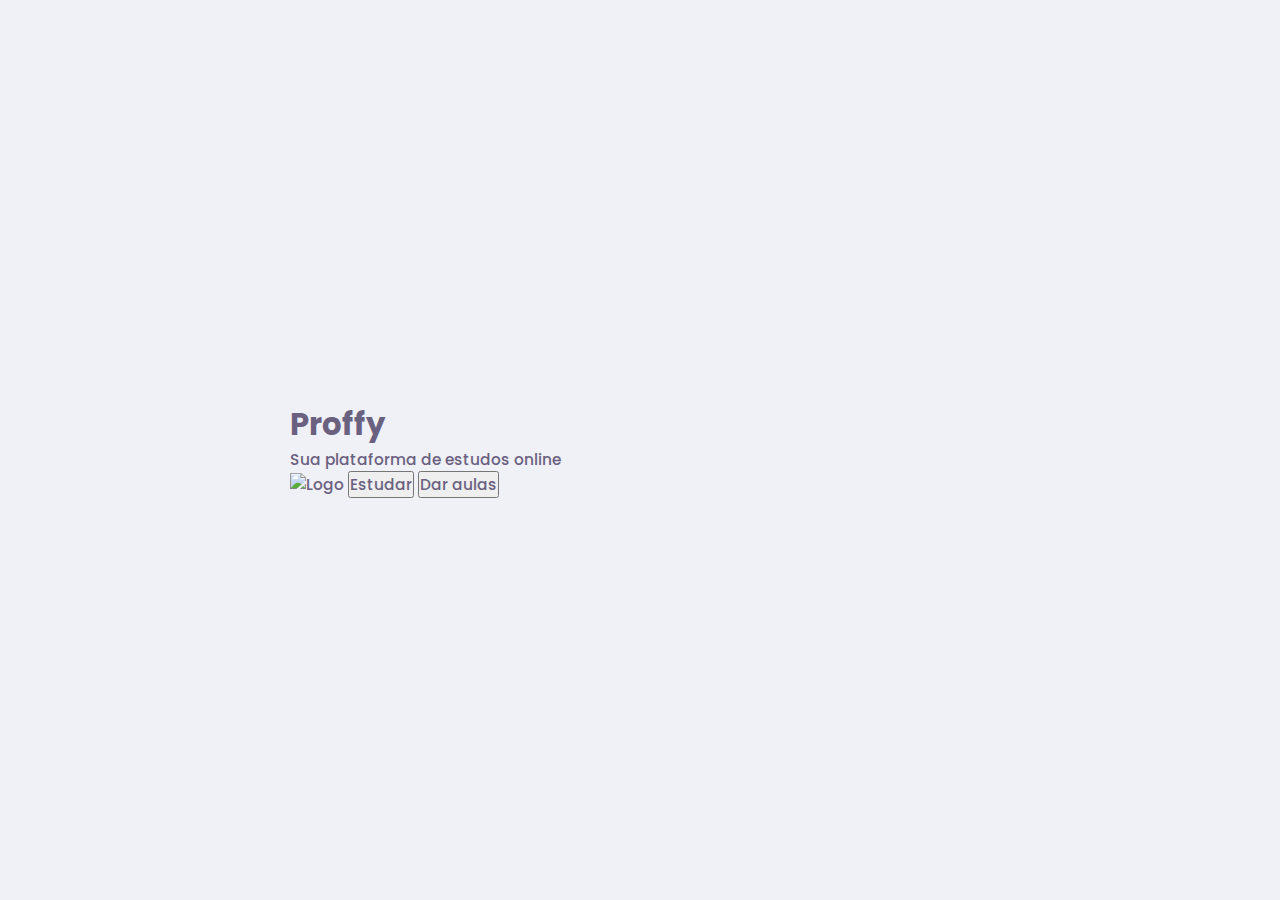
==== index.html @ ff847ee8 "initial commit" ====
<!-- ALGUNS COMANDOS: -->
<!-- ctrl + b = deixar a barra lateral minimizada -->
<!-- ctrl + shift + r = hard reload, que busca novas informações no arquivo além do cache -->

<!DOCTYPE html>
<html lang="pt_br"> <!-- "lang" é um atributo -> corresponde a linguagem, nesse caso -->

<head><!-- uma das tags principais do HTML -> configurações do documento -->
    <meta charset="UTF-8"> 
    <meta name="viewport" content="width=device-width, initial-scale=1.0">
    <title>Proffy | Sua plataforma de estudos online</title> <!-- título da página (aba do navegador) -->
    <link rel="stylesheet" href="/style.css"> <!-- tag para puxar o link do CSS de um arquivo de fora -->
    <link href="https://fonts.googleapis.com/css2?family=Archivo:wght@400;700&amp;family=Poppins:wght@400;600&amp;display=swap" rel="stylesheet"> <!-- Tag de link para a fonte que será usada no CSS -->
</head>

<body id="page-landing"><!-- uma das tags principais do HTML -> conteúdo visível -->
    
    <div id="container"> <!--Caixa de auxílio de estilização-->
        <h1>Proffy</h1> <!-- tag de heading, ou seja, para títulos -->
        <p>Sua plataforma de estudos online</p> <!-- tag de paragraph, ou seja, de texto -->
        <img src="" alt="Logo"> <!-- tag de imagem, contendo a fonte (source - src) e uma alternativa a mesma (alt, que também é usado pra deficientes visuais) -->
        <button>Estudar</button> <!-- tag de botão -->
        <button>Dar aulas</button>
    </div>
     
</body>
</html>
---- style.css ----
/* [CSS] Cascading Style Sheet: Folha de estilo em cascata
    Respeito das forças de cascata entre os elementos de CSS:
        ID (valor único, não pode se repetir no documento) > Class > Tag
        Simbologia dos elementos listados acima: # > . > <h1>
    E, a depender de como esses elementos estejam em cascata, as preferências também serão distintas.
*/

/* Configurações de raiz, ou seja, que poderão ser usadas em todo o documento HTML */
:root {
    /* Variáveis */
    --color-background: #F0F0F7;
    --color-primary-lighter: #9871F5;
    --color-primary-light: #916BEA;
    --color-primary: #8257E5;
    --color-primary-dark: #774DD6;
    --color-primary-darker: #6842c2;
    --color-secondary: #04D361;
    --color-secondary-dark: #04BF58;
    --color-title-in-primary: #FFFFFF;
    --color-text-in-primary: #D4C2FF;
    --color-text-title: #32264D;
    --color-text-complement: #9C98A6;
    --color-text-base: #6A6180;
    --color-line-in-white: #E6E6F0;
    --color-input-background: #F8F8FC;
    --color-button-text: #FFFFFF;
    --color-box-base: #FFFFFF;
    --color-box-footer: #FAFAFC;
    --color-small-info: #C1BCCC;

   /* Configuração de fontes:
        Tamanho padrão: 16px - 100% - 1rem 
        rem = medida relativa ao que foi configurado como padrão no root */
    font-size: 60%; /* controle das medidas rem */
}

/*Configurações Gerais: */
* {
    margin: 0;
    padding: 0;
    box-sizing: border-box; /*tamanho da caixa. Nesse caso, ocorre a padronização de tamanho pela borda da caixa, não pelo conteúdo como é o padrão do CSS */
}

html,
body {
    height: 100vh;
}

body {
    background-color: var(--color-background);
    display: flex; /* alguns usados nas tags: block (ocupa toda a linha), inline (um ao lado do outro), flex (muda o fluxo padrão do HTML e deixa os elementos um ao lado do outro)  */
    align-items: center; /*alinhamento dos itens ao centro do body (100vh) */
    justify-content: center; /*justifica os conteúdos ao centro */

}

/*Configuração de Fonte */
body,
input,
button,
textarea {
    font: 500 1.6rem Poppins; /*Peso (weight), tamanho (size) e fonte (family), respectivamente */
    color: var(--color-text-base);

}

#container {
    /* border: ; /* borda da caixa de forma unificada */
    /* padding: ; /* preenchimento da caixa de forma unificada */
    /* margin: ; /* margens da caixa de forma unificada */

    width: 90vw; /* largura da caixa */
    max-width: 700px; /* tamanho máximo pra a largura. Caso passe dos 700px, ela fixa nos 700px e abaixo disso a largura fica relativa a medida acima (90vw) */
    /* height: ; /* altura da caixa */ 
}
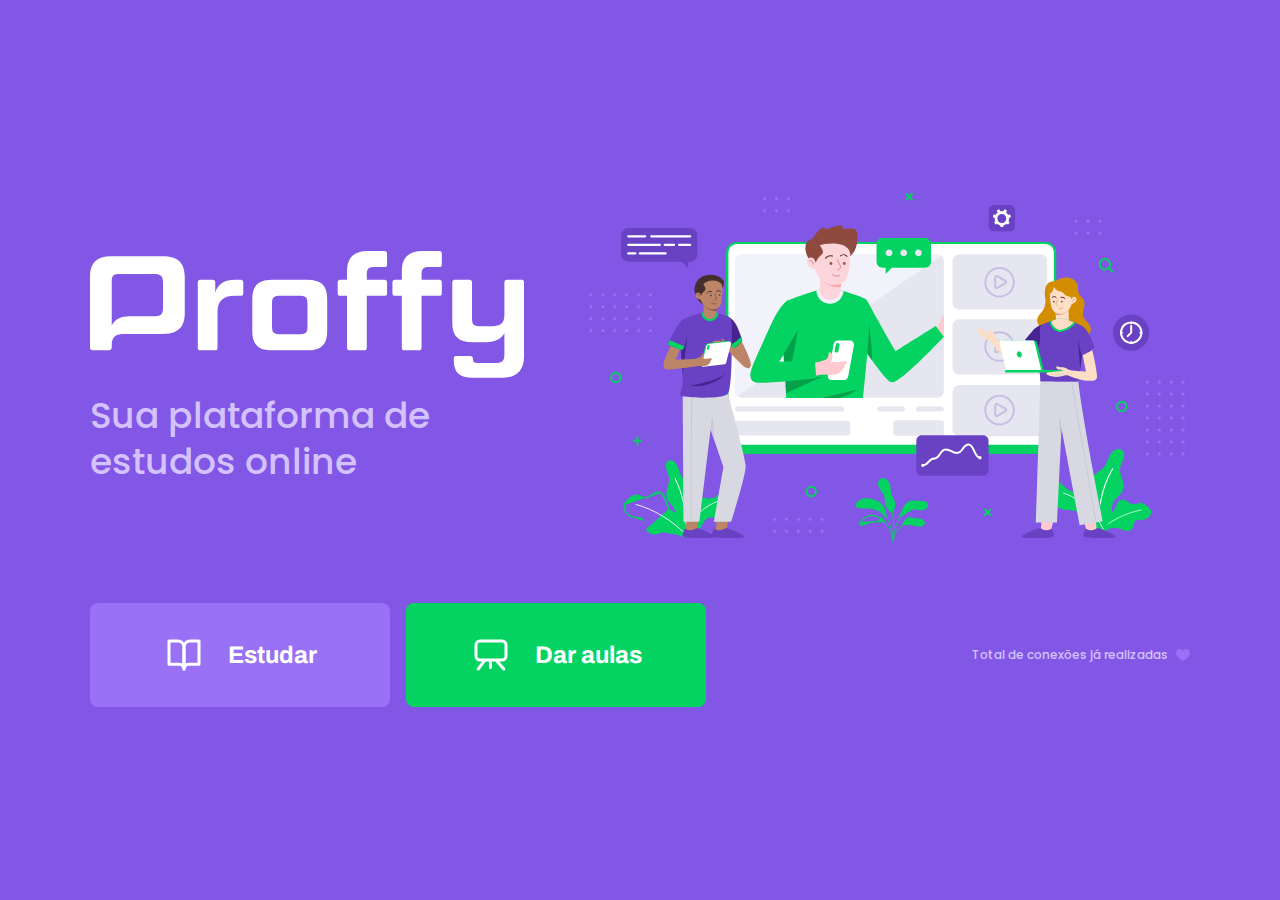
==== commit 6d11cf0e: "day 2: design build of main and study pages" ====
--- a/index.html
+++ b/index.html
@@ -9,18 +9,43 @@
     <meta charset="UTF-8"> 
     <meta name="viewport" content="width=device-width, initial-scale=1.0">
     <title>Proffy | Sua plataforma de estudos online</title> <!-- título da página (aba do navegador) -->
-    <link rel="stylesheet" href="/style.css"> <!-- tag para puxar o link do CSS de um arquivo de fora -->
+    
+    <link rel="stylesheet" href="/styles/main.css"> <!-- tag para puxar o link do CSS de um arquivo de fora -->
+    <link rel="stylesheet" href="/styles/partials/page-landing.css">
+    
     <link href="https://fonts.googleapis.com/css2?family=Archivo:wght@400;700&amp;family=Poppins:wght@400;600&amp;display=swap" rel="stylesheet"> <!-- Tag de link para a fonte que será usada no CSS -->
 </head>
 
 <body id="page-landing"><!-- uma das tags principais do HTML -> conteúdo visível -->
     
     <div id="container"> <!--Caixa de auxílio de estilização-->
-        <h1>Proffy</h1> <!-- tag de heading, ou seja, para títulos -->
-        <p>Sua plataforma de estudos online</p> <!-- tag de paragraph, ou seja, de texto -->
-        <img src="" alt="Logo"> <!-- tag de imagem, contendo a fonte (source - src) e uma alternativa a mesma (alt, que também é usado pra deficientes visuais) -->
-        <button>Estudar</button> <!-- tag de botão -->
-        <button>Dar aulas</button>
+        
+        <div class="logo-container"> <!--Emmet gera divs com classes automáticas a partir da digitação do ponto (.) seguido do nome da classe desejada-->
+            <img src="/images/logo.svg" alt="Proffy">
+            <h2>Sua plataforma de estudos online</h2>
+        </div>
+        <img class= "hero-image" src="/images/landing.svg" alt="Plataforma de Estudos"> <!--Imagem da página principal-->
+        
+        <div class="buttons-container">
+            <a class= "study" href="/study.html"> <!--tag correspondente a hyperlinks-->
+                <img src="/images/icons/study.svg" alt="Estudar">
+                Estudar
+            </a>
+            <a class="give-classes" href="/give-classes.html">
+                <img src="/images/icons/give-classes.svg" alt="Dar aulas">
+                Dar aulas
+            </a>
+        </div>
+
+        <p class="total-connections">
+            Total de conexões já realizadas
+            <img src="/images/icons/purple-heart.svg" alt="Coração Roxo">
+        </p>
+        <!-- <h1>Proffy</h1>: tag de heading, ou seja, para títulos -->
+        <!-- <p>Sua plataforma de estudos online</p>:tag de paragraph, ou seja, de texto -->
+        <!--<img src="" alt="Logo">: tag de imagem, contendo a fonte (source - src) e uma alternativa a mesma (alt, que também é usado pra deficientes visuais) -->
+        <!--<button>Estudar</button>: tag de botão -->
+        
     </div>
      
 </body>
--- a/styles/main.css
+++ b/styles/main.css
@@ -0,0 +1,82 @@
+/* [CSS] Cascading Style Sheet: Folha de estilo em cascata
+    Respeito das forças de cascata entre os elementos de CSS:
+        ID (valor único, não pode se repetir no documento) > Class > Tag
+        Simbologia dos elementos listados acima: # > . > <h1>
+    E, a depender de como esses elementos estejam em cascata, as preferências também serão distintas.
+*/
+
+/* Configurações de raiz, ou seja, que poderão ser usadas em todo o documento HTML */
+:root {
+    /* Variáveis */
+    --color-background: #F0F0F7;
+    --color-primary-lighter: #9871F5;
+    --color-primary-light: #916BEA;
+    --color-primary: #8257E5;
+    --color-primary-dark: #774DD6;
+    --color-primary-darker: #6842c2;
+    --color-secondary: #04D361;
+    --color-secondary-dark: #04BF58;
+    --color-title-in-primary: #FFFFFF;
+    --color-text-in-primary: #D4C2FF;
+    --color-text-title: #32264D;
+    --color-text-complement: #9C98A6;
+    --color-text-base: #6A6180;
+    --color-line-in-white: #E6E6F0;
+    --color-input-background: #F8F8FC;
+    --color-button-text: #FFFFFF;
+    --color-box-base: #FFFFFF;
+    --color-box-footer: #FAFAFC;
+    --color-small-info: #C1BCCC;
+
+   /* Configuração de fontes:
+        Tamanho padrão: 16px - 100% - 1rem 
+        rem = medida relativa ao que foi configurado como padrão no root */
+    font-size: 60%; /* controle das medidas rem */
+}
+
+/*Configurações Gerais: */
+* {
+    margin: 0;
+    padding: 0;
+    box-sizing: border-box; /*tamanho da caixa. Nesse caso, ocorre a padronização de tamanho pela borda da caixa, não pelo conteúdo como é o padrão do CSS */
+}
+
+html,
+body {
+    height: 100vh;
+}
+
+body {
+    background-color: var(--color-background);
+    display: flex; /* alguns usados nas tags: block (ocupa toda a linha), inline (um ao lado do outro), flex (muda o fluxo padrão do HTML e deixa os elementos um ao lado do outro)  */
+    align-items: center; /*alinhamento dos itens ao centro do body (100vh) */
+    justify-content: center; /*justifica os conteúdos ao centro */
+
+}
+
+/*Configuração de Fonte */
+body,
+input,
+button,
+textarea {
+    font: 500 1.6rem Poppins; /*Peso (weight), tamanho (size) e fonte (family), respectivamente */
+    color: var(--color-text-base);
+
+}
+
+#container {
+    /* border: ; /* borda da caixa de forma unificada */
+    /* padding: ; /* preenchimento da caixa de forma unificada */
+    /* margin: ; /* margens da caixa de forma unificada */
+
+    width: 90vw; /* largura da caixa */
+    max-width: 700px; /* tamanho máximo pra a largura. Caso passe dos 700px, ela fixa nos 700px e abaixo disso a largura fica relativa a medida acima (90vw) */
+    /* height: ; /* altura da caixa */ 
+}
+
+/* Configuração para fontes em dispositivos móveis */
+@media (min-width: 700px) {
+    :root {
+        font-size: 62.5%; /* Todo 1rem é equivalente a 10px */
+    }
+}--- a/styles/partials/page-landing.css
+++ b/styles/partials/page-landing.css
@@ -0,0 +1,143 @@
+
+
+#page-landing {
+    background: var(--color-primary);
+
+}
+
+/*Mudança somente no texto das páginas principais*/
+#page-landing #container {
+    color: var(--color-text-in-primary);
+    
+}
+
+.logo-container img {
+    height: 10rem;
+}
+
+.logo-container {
+    text-align: center;
+    margin-bottom: 3.2rem;
+}
+
+/*Alteração no texto que está contido na tag <h2>*/
+.logo-container h2 {
+    font-weight: 500;
+    font-size: 3.6rem;
+    line-height: 4.6rem;
+    margin-top: 0.8rem;
+}
+
+/*Alteração na imagem da tela de início*/
+.hero-image {
+    width: 100%;
+}
+
+/*Alteração nos botões da página principal*/
+.buttons-container {
+    display: flex;
+    justify-content: center;
+    margin: 3.2rem 0;
+}
+
+.buttons-container a {
+    width: 30rem;
+    height: 10.4rem;
+
+    border-radius: 0.8rem; /*Arredonda a borda da caixa*/
+    margin-right: 1.6rem;
+
+    font: 700 2.4rem Archivo;
+
+    display: flex;
+    align-items: center;
+    justify-content: center;
+
+    text-decoration: none; /*Retira o underline dos nomes dos links das tags <a>*/
+    
+    transition: background 0.2s; /* tempo de transição das cores do :hover */
+
+    color: var(--color-button-text);
+
+}
+
+.buttons-container a img {
+    width: 4rem;
+    margin-right: 2.4rem;
+
+}
+
+.buttons-container a.study {
+    background: var(--color-primary-lighter);
+}
+
+/*Cor de transição quando o mouse passa no botão estudar*/
+.buttons-container a.study:hover {
+    background: var(--color-primary-light);
+}
+
+.buttons-container a.give-classes {
+    background: var(--color-secondary);
+    margin-right: 0;
+}
+/*Cor de transição quando o mouse passa no botão dar aulas*/
+.buttons-container a.give-classes:hover {
+    background: var(--color-secondary-dark);
+}
+
+.total-connections {
+    font-size: 1.8rem;
+
+    display: flex;
+    align-items: center;
+    justify-content: center;
+}
+
+.total-connections img {
+    margin-left: 0.8rem;
+}
+
+@media (max-width: 699px) {
+    :root{
+        font-size: 40%; /* modificar as medidas rem */
+    }
+}
+
+@media (min-width: 1100px) {
+    #page-landing #container {
+        max-width: 1100px;
+        display: grid; /*disposição dos elementos no CSS em forma de grade */
+        grid-template-columns: 2fr 1fr 2fr ; /*tamanho de cada uma das colunas conforme desejado. A medida fr é relativa e vem de "fraction" */
+        grid-template-rows: 350px 1fr;
+        grid-template-areas:  /* delimitador das áreas da grade feita anteriormente */
+        "proffy image image"
+        "button button texting";
+        gap: 60px; /*Espaçamento entre os elementos da grade*/
+    }
+    /*Determinação de cada elemento nas áreas definidas anteriormente */
+    .logo-container{
+        grid-area: proffy;
+        text-align: initial;
+        align-self: center; /* Alinhamento central */
+        margin: 0;
+    }
+
+    .logo-container img {
+        height: 127px;
+
+    }
+    .hero-image {
+        grid-area: image;
+        height: 350px;
+    }
+    .buttons-container {
+        justify-content: flex-start;
+        grid-area: button;
+        margin: 0;
+    }
+    .total-connections {
+        justify-self: end;
+        grid-area: texting;
+        font-size: 1.2rem;
+    }
+}